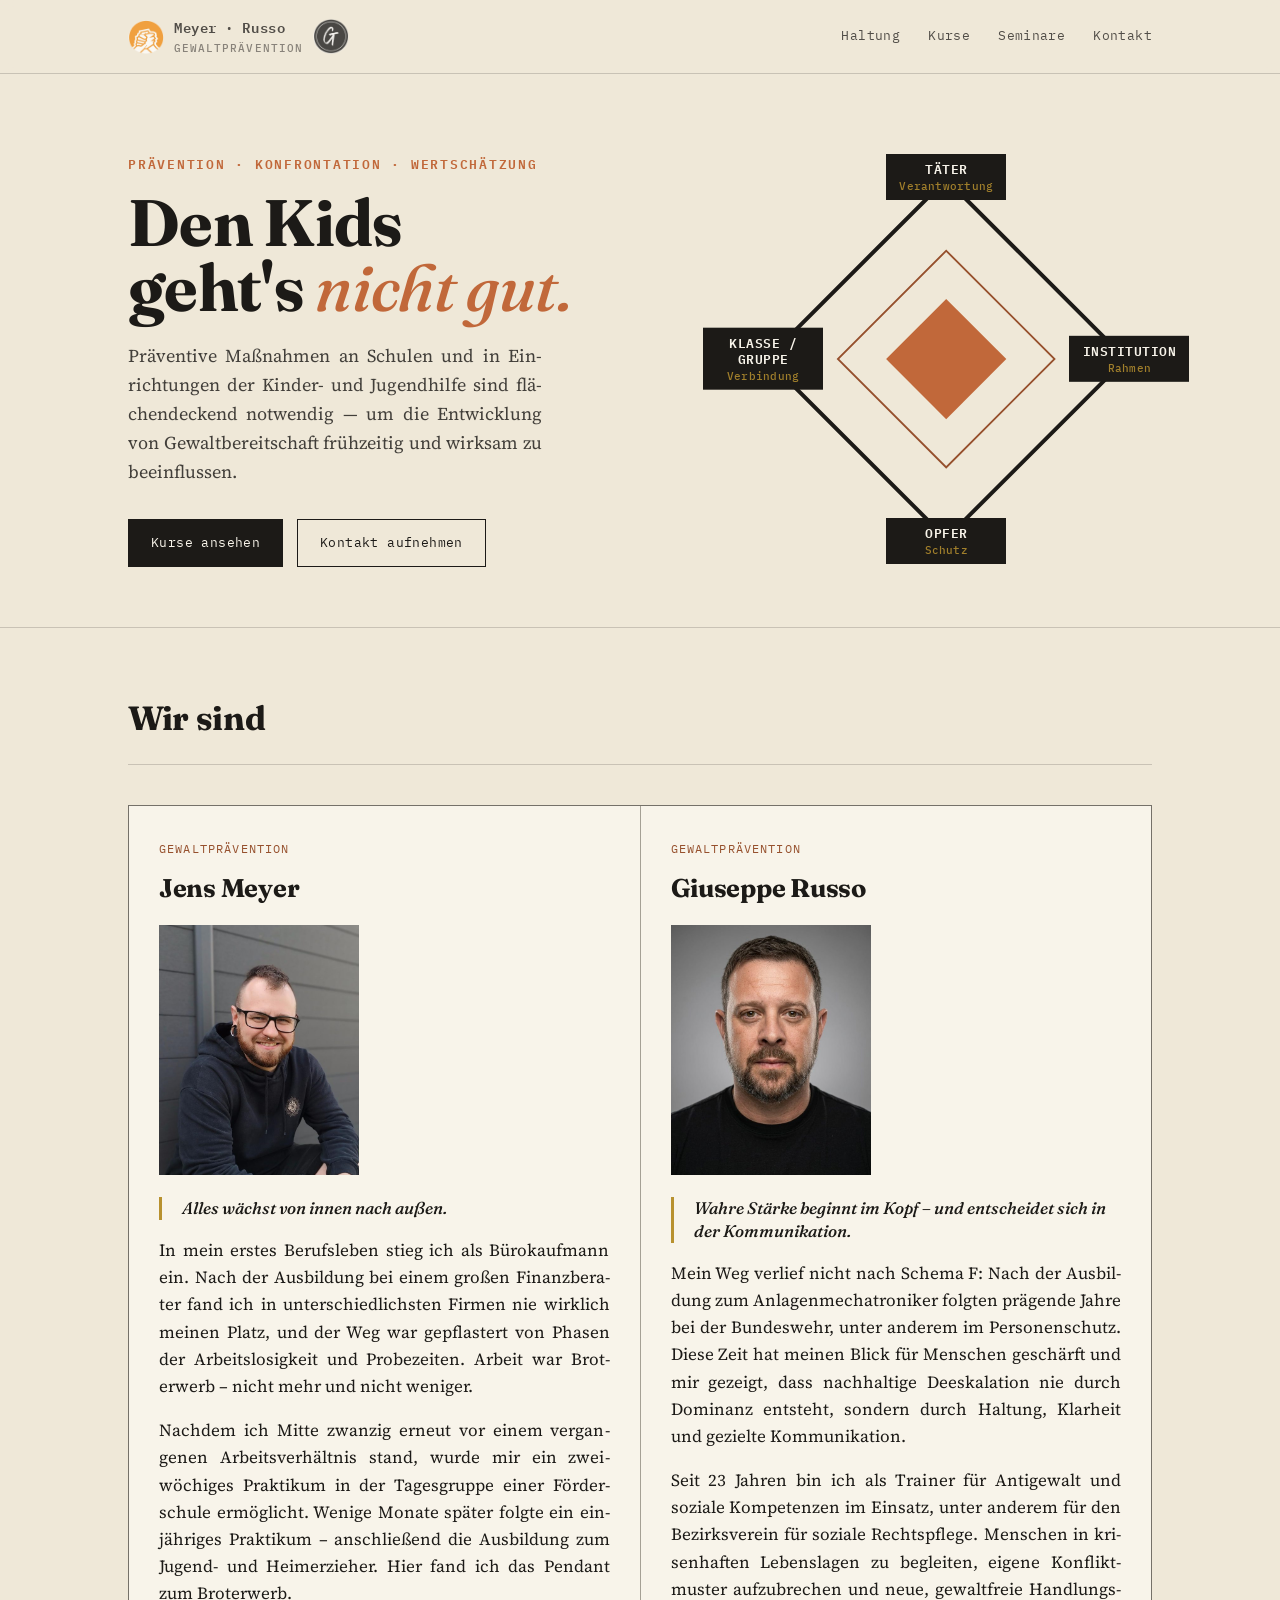
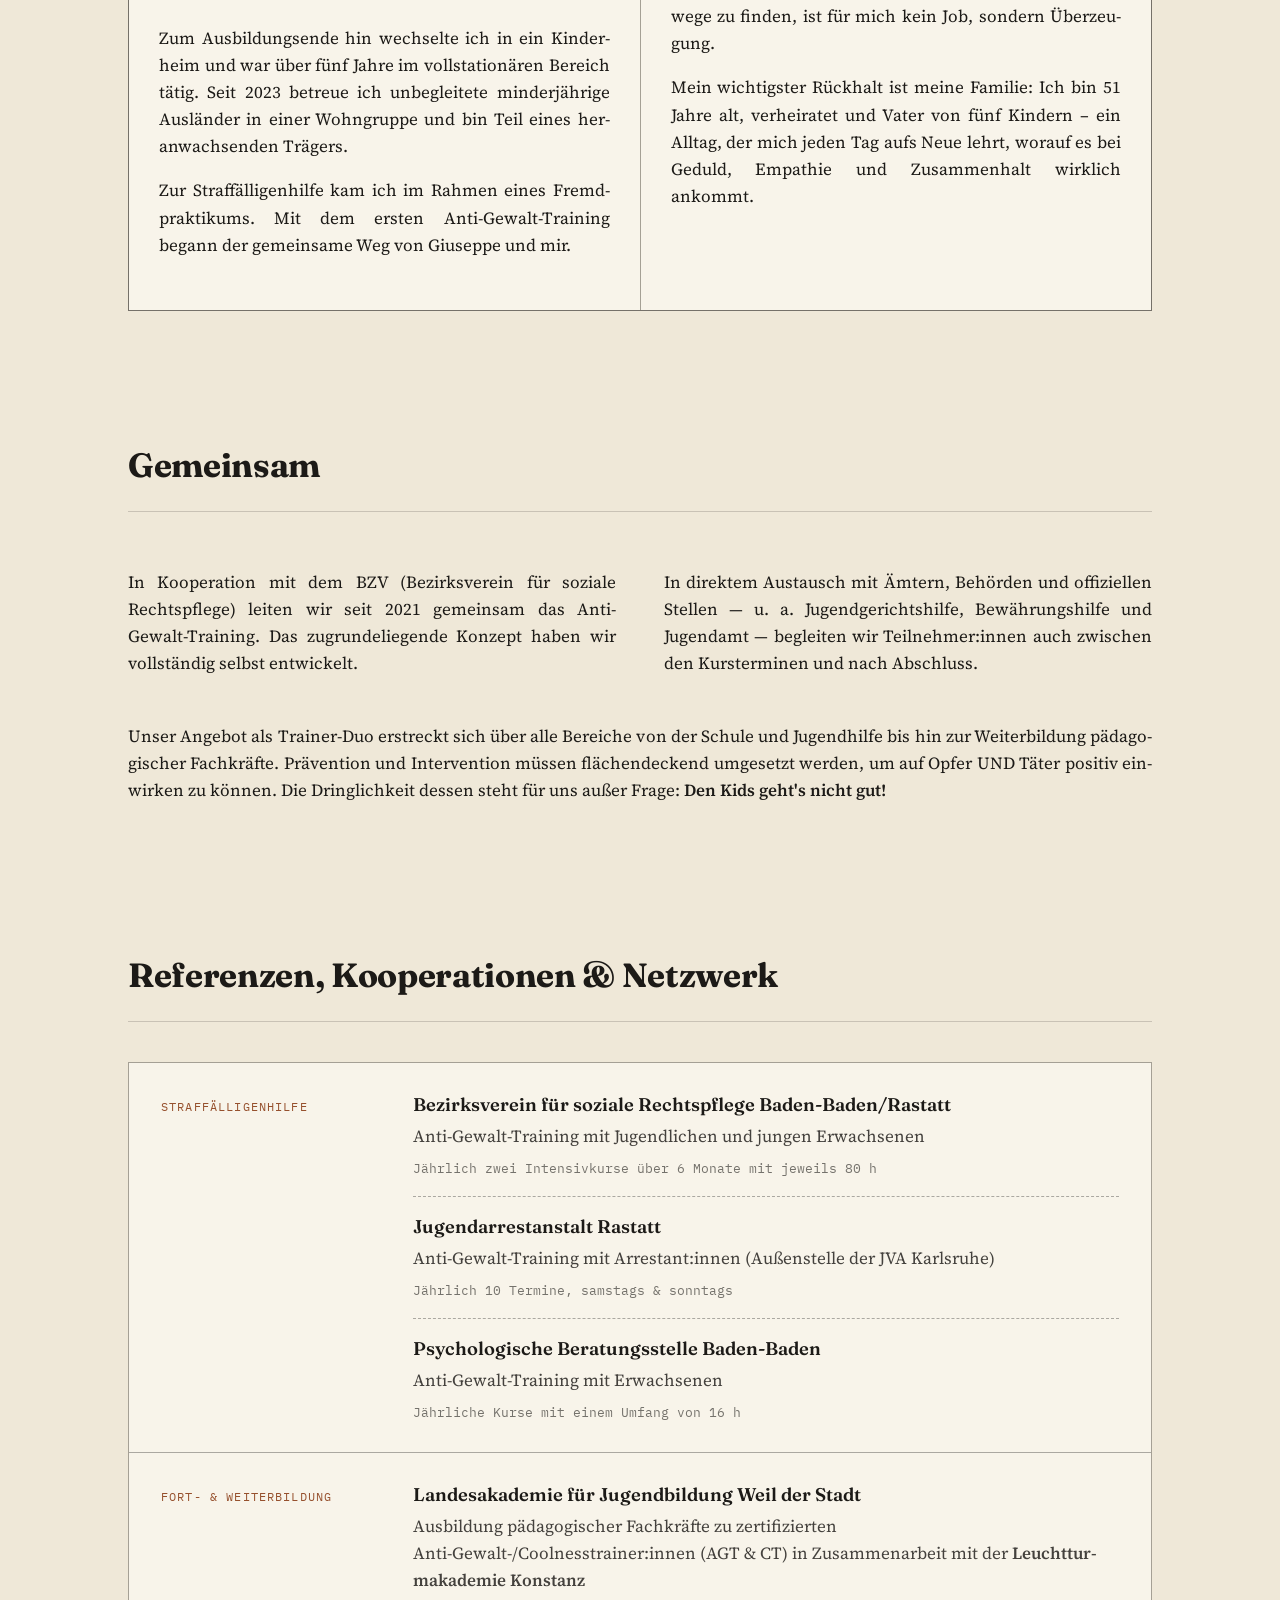
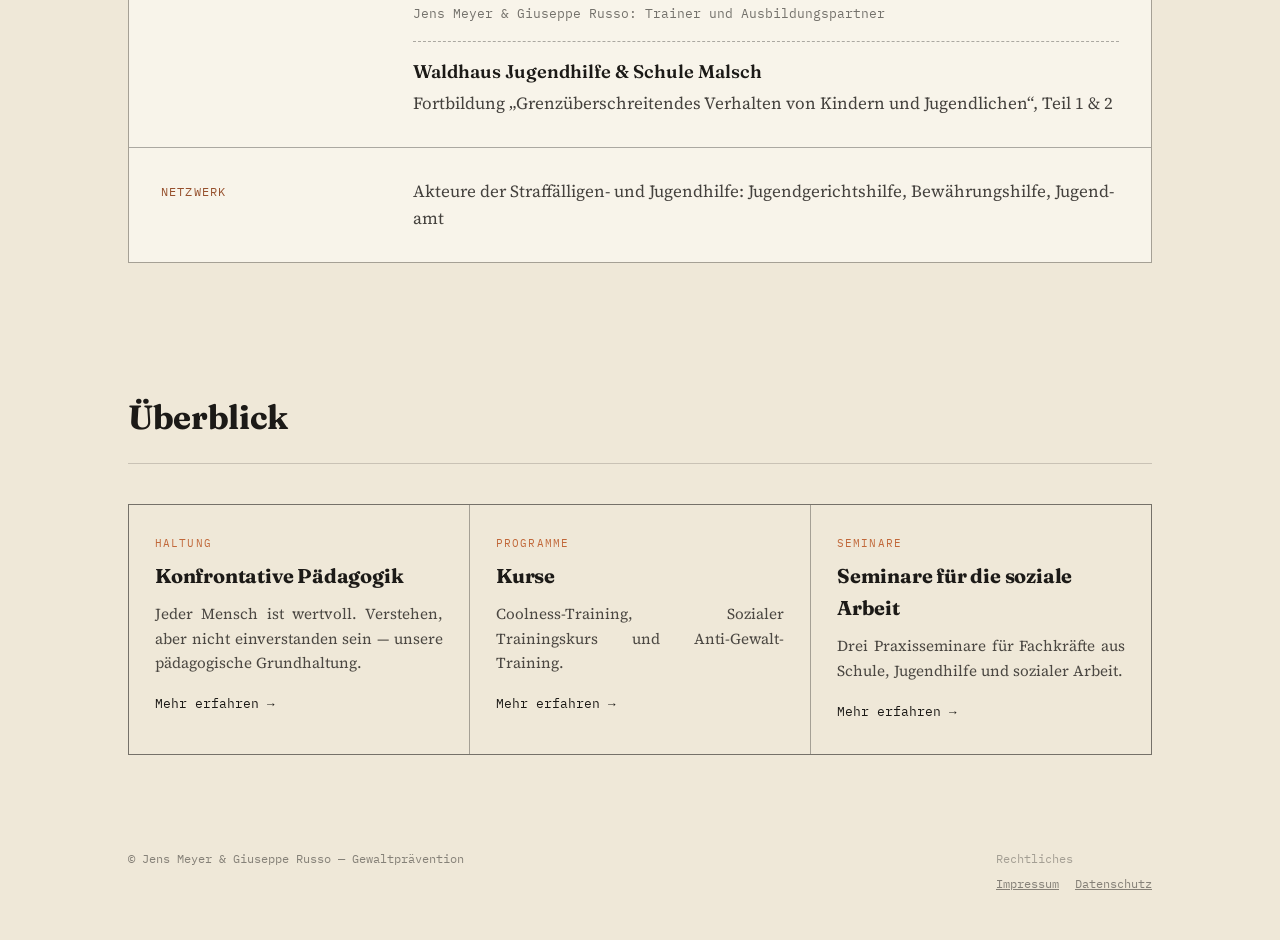
==== index.html @ 150aac4b "Webseite meru-gp.de Co-Authored-By: Claude Sonnet 5.5 <noreply@anthropic.com> Claude-Session: https:" ====
<!DOCTYPE html>
<html lang="de">
<head>
<meta charset="UTF-8">
<meta name="viewport" content="width=device-width, initial-scale=1.0">
<title>Meyer & Russo — Gewaltprävention</title>
<meta name="description" content="Gewaltprävention und konfrontative Pädagogik: Jens Meyer und Giuseppe Russo bieten Kurse, Seminare und Trainings für Kinder, Jugendliche und Fachkräfte der sozialen Arbeit.">
<link rel="icon" type="image/x-icon" href="favicon.ico">
<link rel="icon" type="image/png" sizes="32x32" href="favicon-32x32.png">
<link rel="icon" type="image/png" sizes="16x16" href="favicon-16x16.png">
<link rel="apple-touch-icon" sizes="180x180" href="apple-touch-icon.png">
<meta property="og:type" content="website">
<meta property="og:site_name" content="Meyer &amp; Russo — Gewaltprävention">
<meta property="og:locale" content="de_DE">
<meta property="og:title" content="Meyer &amp; Russo — Gewaltprävention">
<meta property="og:description" content="Gewaltprävention und konfrontative Pädagogik: Jens Meyer und Giuseppe Russo bieten Kurse, Seminare und Trainings für Kinder, Jugendliche und Fachkräfte der sozialen Arbeit.">
<link rel="stylesheet" href="fonts/fonts.css">
<style>
:root{
  --ink:#1c1a17;
  --paper:#efe8d8;
  --paper-light:#f8f4ea;
  --terracotta:#c1683a;
  --terracotta-dark:#96502d;
  --gold:#b8912f;
  --line: rgba(28,26,23,0.18);
  --line-strong: rgba(28,26,23,0.35);
}
*{box-sizing:border-box;}
html{scroll-behavior:smooth;}
body{
  margin:0;
  background:var(--paper);
  color:var(--ink);
  font-family:'Source Serif 4', serif;
  font-size:17px;
  line-height:1.6;
  -webkit-font-smoothing:antialiased;
}
@media (prefers-reduced-motion: reduce){
  html{scroll-behavior:auto;}
  *{animation:none !important; transition:none !important;}
}
a{color:inherit;}
img{max-width:100%; display:block;}
p{text-align:justify; hyphens:auto; -webkit-hyphens:auto; hyphenate-limit-chars:6 3 3; overflow-wrap:break-word;}
@media (max-width:680px){ p{text-align:left;} }
.wrap{
  max-width:1080px;
  margin:0 auto;
  padding:0 28px;
}
h1,h2,h3{
  font-family:'Fraunces', serif;
  font-weight:700;
  margin:0;
  letter-spacing:-0.01em;
}
.eyebrow{
  font-family:'IBM Plex Mono', monospace;
  font-size:12.5px;
  letter-spacing:0.14em;
  text-transform:uppercase;
  color:var(--terracotta);
  font-weight:600;
}

/* ---------- Header ---------- */
header{
  position:sticky; top:0; z-index:50;
  background:rgba(239,232,216,0.92);
  backdrop-filter: blur(6px);
  border-bottom:1px solid var(--line);
}
.nav{
  display:flex; align-items:center; justify-content:space-between;
  padding:16px 28px;
  max-width:1080px; margin:0 auto;
}
.brand{
  font-family:'IBM Plex Mono', monospace;
  font-weight:600;
  font-size:14px;
  letter-spacing:0.04em;
  display:flex; align-items:center; gap:10px;
  text-decoration:none;
}
.brand-logo{
  width:36px; height:36px; object-fit:contain; display:block; flex-shrink:0;
}
.brand-text-stack{
  display:flex; flex-direction:column; gap:2px;
}
.brand-name{white-space:nowrap;}
.brand-sub{
  font-size:10.5px; font-weight:500; letter-spacing:0.1em;
  text-transform:uppercase; opacity:0.65; white-space:nowrap;
}
.nav ul{
  list-style:none; display:flex; gap:28px; margin:0; padding:0;
  font-family:'IBM Plex Mono', monospace; font-size:13px;
  letter-spacing:0.03em;
}
.nav a{text-decoration:none; opacity:0.75; transition:opacity .15s;}
.nav a:hover, .nav a:focus-visible{opacity:1;}
.nav a[aria-current="page"]{opacity:1; color:var(--terracotta);}
.nav-links{display:flex;}
.nav-toggle{
  display:none;
  flex-direction:column;
  justify-content:center;
  align-items:center;
  gap:5px;
  width:34px; height:34px;
  background:none; border:none; cursor:pointer; padding:0; flex-shrink:0;
}
.nav-toggle span{
  display:block; width:20px; height:2px; background:var(--ink);
}
.mobile-menu{
  display:none;
  list-style:none; margin:0; padding:0;
  border-top:1px solid var(--line);
  background:var(--paper-light);
}
.mobile-menu.open{display:block;}
.mobile-menu li a{
  display:block; padding:15px 28px;
  font-family:'IBM Plex Mono', monospace; font-size:14px;
  text-decoration:none; color:var(--ink);
  border-bottom:1px solid var(--line);
}
.mobile-menu li a[aria-current="page"]{color:var(--terracotta);}
@media (max-width:1024px){
  .nav .nav-links{display:none;}
  .brand{font-size:16px;}
  .brand-logo{width:44px; height:44px;}
  .brand-sub{font-size:11px;}
  .nav-toggle{display:flex; width:40px; height:40px;}
  .nav-toggle span{width:24px;}
}
@media (min-width:1025px){
  .mobile-menu{display:none !important;}
}

/* ---------- Hero ---------- */
.hero{
  padding:76px 0 60px;
  border-bottom:1px solid var(--line);
  position:relative;
  overflow:hidden;
}
.hero-grid{
  display:grid;
  grid-template-columns: 1.15fr 0.85fr;
  gap:56px;
  align-items:center;
}
@media (max-width:860px){
  .hero-grid{grid-template-columns:1fr; gap:44px;}
}
.hero h1{
  font-size:clamp(2.6rem, 6vw, 4.1rem);
  line-height:0.98;
  margin-top:14px;
}
.hero h1 em{
  font-style:italic;
  font-weight:500;
  color:var(--terracotta);
}
.hero p.lede{
  margin-top:22px;
  font-size:1.13rem;
  max-width:46ch;
  color:rgba(28,26,23,0.82);
}
.hero .ctas{
  margin-top:32px;
  display:flex; gap:14px; flex-wrap:wrap;
}
.btn{
  font-family:'IBM Plex Mono', monospace;
  font-size:13px; letter-spacing:0.03em;
  text-decoration:none;
  padding:13px 22px;
  border:1px solid var(--ink);
  display:inline-block;
}
.btn-solid{
  background:var(--ink); color:var(--paper-light);
}
.btn-solid:hover{background:var(--terracotta); border-color:var(--terracotta);}
.btn-outline:hover{background:var(--ink); color:var(--paper-light);}

/* Handlungsviereck — signature diagram */
.viereck{
  position:relative;
  width:100%;
  max-width:380px;
  aspect-ratio:1/1;
  margin:0 auto;
}
.viereck .diamond{
  position:absolute; inset:16%;
  border:4px solid var(--ink);
  transform:rotate(45deg);
}
.viereck .diamond::before,
.viereck .diamond::after{
  content:"";
  position:absolute; inset:0;
}
.viereck .diamond::before{ transform: scale(0.62); border:3px solid var(--terracotta-dark); }
.viereck .diamond::after{ transform: scale(0.34); background:var(--terracotta); }
.vnode{
  position:absolute;
  z-index:2;
  font-family:'IBM Plex Mono', monospace;
  font-size:13px;
  font-weight:700;
  letter-spacing:0.04em;
  text-transform:uppercase;
  text-align:center;
  width:120px;
  background:var(--ink);
  color:var(--paper-light);
  padding:7px 10px;
  line-height:1.25;
}
.vnode span{display:block; font-size:10.5px; font-weight:500; opacity:0.85; color:var(--gold); margin-top:3px; text-transform:none; letter-spacing:0.02em;}
.vnode.top{top:-4%; left:50%; transform:translateX(-50%);}
.vnode.right{right:-14%; top:50%; transform:translateY(-50%); text-align:center;}
.vnode.bottom{bottom:-4%; left:50%; transform:translateX(-50%);}
.vnode.left{left:-14%; top:50%; transform:translateY(-50%); text-align:center;}
@media (max-width:860px){
  .viereck{max-width:280px;}
  .vnode{width:100px; font-size:11.5px; padding:6px 8px;}
  .vnode.left, .vnode.right{width:90px;}
  .vnode.left{left:-11%;}
  .vnode.right{right:-11%;}
}

/* ---------- Section shell ---------- */
section{padding:64px 0;}
.section-head{
  display:flex; align-items:baseline; justify-content:space-between;
  gap:24px; margin-bottom:40px; flex-wrap:wrap;
  border-bottom:1px solid var(--line);
  padding-bottom:18px;
}
.section-head h2{font-size:clamp(1.6rem,3vw,2.1rem);}
.section-num{
  font-family:'IBM Plex Mono', monospace;
  font-size:12.5px; color:rgba(28,26,23,0.5);
}
.page-hero{
  padding:52px 0 8px;
  border-bottom:1px solid var(--line);
}
@media (max-width:768px){
  .hero{padding:36px 0 40px;}
  .page-hero{padding:28px 0 4px;}
  section{padding:40px 0;}
}

/* ---------- Haltung / philosophy ---------- */
.haltung{background:var(--paper-light); border-bottom:1px solid var(--line);}
.haltung-grid{
  display:grid; grid-template-columns: 1fr 1fr; gap:48px;
}
@media (max-width:780px){ .haltung-grid{grid-template-columns:1fr;} }
.haltung-grid > div{display:flex; flex-direction:column;}
.haltung-grid blockquote{margin-top:auto; padding-top:26px;}
.text-grid{display:grid; grid-template-columns:1fr 1fr; gap:48px;}
.text-grid p:last-child{border-left:1px dashed var(--line-strong); margin-left:-25px; padding-left:24px;}
@media (max-width:780px){
  .text-grid{grid-template-columns:1fr; gap:24px;}
  .text-grid p:last-child{border-left:none; margin-left:0; padding-left:0; border-top:1px dashed var(--line-strong); padding-top:24px;}
}
.haltung p{color:rgba(28,26,23,0.85);}
blockquote{
  margin:26px 0 0;
  padding-left:20px;
  border-left:3px solid var(--gold);
  font-family:'Fraunces', serif;
  font-style:italic;
  font-weight:500;
  font-size:1.3rem;
  line-height:1.35;
}

/* ---------- Angebote / program dossier cards ---------- */
.cards{
  display:grid;
  grid-template-columns:1fr;
  gap:1px;
  background:var(--line-strong);
  border:1px solid var(--line-strong);
}
.card{
  background:var(--paper);
  padding:32px 30px;
  position:relative;
  display:grid;
  grid-template-columns: 1.4fr 1fr;
  gap:8px 32px;
}
@media (max-width:700px){ .card{grid-template-columns:1fr;} }
.card .tag{
  font-family:'IBM Plex Mono', monospace;
  font-size:11px; letter-spacing:0.1em; text-transform:uppercase;
  color:var(--terracotta); margin-bottom:8px; display:block;
}
.card h3{font-size:1.65rem; font-weight:800; margin-bottom:14px;}
.card p.desc{color:rgba(28,26,23,0.82); font-size:0.99rem;}
.spec{
  font-family:'IBM Plex Mono', monospace;
  font-size:12.5px;
  display:grid;
  grid-template-columns: 96px 1fr;
  align-content:start;
  gap:8px 14px;
  border-left:1px dashed var(--line-strong);
  padding-left:24px;
}
@media (max-width:700px){
  .spec{border-left:none; border-top:1px dashed var(--line-strong); padding-left:0; padding-top:16px; margin-top:6px;}
}
.spec dt{opacity:0.55;}
.spec dd{margin:0;}

/* ---------- Fünf Bausteine (hell) ---------- */
.bausteine{
  display:grid; grid-template-columns:repeat(5,1fr); gap:1px;
  background:var(--line-strong); border:1px solid var(--line-strong);
  margin-top:40px;
}
@media (max-width:900px){ .bausteine{grid-template-columns:repeat(2,1fr);} }
@media (max-width:520px){ .bausteine{grid-template-columns:1fr;} }
.baustein{background:var(--paper); padding:24px 20px;}
.baustein h4{font-family:'Fraunces', serif; font-weight:600; font-size:1.05rem; margin:0 0 8px;}
.baustein p{font-size:0.92rem; color:rgba(28,26,23,0.72); margin:0; text-align:left;}

/* ---------- Startseite Teaser ---------- */
.teasers{
  display:grid;
  grid-template-columns:repeat(3, 1fr);
  gap:1px;
  background:var(--line-strong);
  border:1px solid var(--line-strong);
}
@media (max-width:780px){ .teasers{grid-template-columns:1fr;} }
.teaser{
  background:var(--paper);
  padding:30px 26px;
  text-decoration:none;
  display:block;
  transition:background .15s;
}
.teaser:hover{background:var(--paper-light);}
.teaser .tag{
  font-family:'IBM Plex Mono', monospace;
  font-size:11px; letter-spacing:0.1em; text-transform:uppercase;
  color:var(--terracotta); margin-bottom:8px; display:block;
}
.teaser h3{font-size:1.25rem; margin-bottom:10px;}
.teaser p{color:rgba(28,26,23,0.78); font-size:0.95rem; margin:0 0 14px;}
.teaser .go{
  font-family:'IBM Plex Mono', monospace; font-size:12.5px;
  color:var(--ink);
}

/* ---------- Seminar ---------- */
.seminar{background:var(--ink); color:var(--paper-light); border-bottom:1px solid var(--line);}
.seminar .eyebrow{color:var(--gold);}
.seminar .section-head{border-bottom:1px solid rgba(248,244,234,0.18);}
.seminar .section-num{color:rgba(248,244,234,0.5);}
.seminar .cards{background:rgba(248,244,234,0.35); border-color:rgba(248,244,234,0.35);}
.seminar .card{background:var(--ink); color:rgba(248,244,234,0.85);}
.seminar .card h3{color:var(--paper-light);}
.seminar .card p.desc{color:rgba(248,244,234,0.78);}
.seminar .spec{border-left-color:rgba(248,244,234,0.35);}
.seminar .spec dt{color:rgba(248,244,234,0.55);}
@media (max-width:700px){ .seminar .spec{border-top-color:rgba(248,244,234,0.25);} }
.punkte{
  display:grid; grid-template-columns:repeat(5,1fr); gap:1px;
  background:rgba(248,244,234,0.18);
  margin-bottom:44px;
}
@media (max-width:900px){ .punkte{grid-template-columns:repeat(2,1fr);} }
@media (max-width:520px){ .punkte{grid-template-columns:1fr;} }
.punkt{
  background:var(--ink);
  padding:24px 20px;
}
.punkt .pn{
  font-family:'IBM Plex Mono', monospace;
  font-size:12px; color:var(--gold); display:block; margin-bottom:10px;
}
.punkt h4{
  font-family:'Fraunces', serif; font-weight:600; font-size:1.05rem;
  margin:0 0 8px;
}
.punkt p{
  font-size:0.92rem; color:rgba(248,244,234,0.72); margin:0;
}
.pricing{
  display:flex; align-items:center; justify-content:space-between;
  flex-wrap:wrap; gap:24px;
  border:1px solid rgba(248,244,234,0.25);
  padding:26px 30px;
}
.pricing .p-label{font-family:'IBM Plex Mono', monospace; font-size:12.5px; color:rgba(248,244,234,0.6); text-transform:uppercase; letter-spacing:0.08em;}
.pricing .p-value{font-family:'Fraunces', serif; font-size:1.9rem; font-weight:600; margin-top:6px;}
.pricing .p-sub{font-size:0.9rem; color:rgba(248,244,234,0.6); margin-top:6px;}
.pricing .p-duration{font-family:'IBM Plex Mono', monospace; font-size:13px; text-align:right; color:rgba(248,244,234,0.75);}

/* ---------- Kontakt ---------- */
.kontakt-grid{
  display:grid; grid-template-columns:1fr 1fr; gap:1px;
  background:var(--line-strong); border:1px solid var(--line-strong);
}
@media (max-width:680px){ .kontakt-grid{grid-template-columns:1fr;} }
.kcard{
  background:var(--paper-light);
  padding:34px 30px;
}
.kcard .logo-mark{
  height:64px; width:auto; object-fit:contain; object-position:left center;
  margin-bottom:18px; filter:none;
}
.kcard .role{
  font-family:'IBM Plex Mono', monospace; font-size:11.5px;
  text-transform:uppercase; letter-spacing:0.1em; color:var(--terracotta-dark);
  display:block; margin-bottom:10px;
}
.kcard h3{font-size:1.6rem; margin-bottom:16px;}
.kcard .detail{
  font-family:'IBM Plex Mono', monospace; font-size:14px;
  display:flex; gap:10px; align-items:baseline; margin-top:8px;
}
.kcard .detail a{text-decoration:none; border-bottom:1px solid var(--line-strong);}
.kcard .detail a:hover{border-color:var(--ink);}
.kcard .detail-label{opacity:0.5; width:52px; flex-shrink:0;}

footer{
  padding:30px 0 46px;
  font-family:'IBM Plex Mono', monospace;
  font-size:12px;
  color:rgba(28,26,23,0.5);
  display:flex; justify-content:space-between; flex-wrap:wrap; gap:10px;
}


/* ---------- Bild-Platzhalter ---------- */
.portrait-placeholder{
  background-color: var(--paper-light);
  background-image: repeating-linear-gradient(45deg, var(--line) 0, var(--line) 1px, transparent 1px, transparent 13px);
  border: 1px dashed var(--line-strong);
  display:flex; flex-direction:column; align-items:center; justify-content:center; gap:10px;
  color: rgba(28,26,23,0.45);
  font-family:'IBM Plex Mono', monospace; font-size:11px; letter-spacing:0.08em; text-transform:uppercase; text-align:center;
  padding:20px;
}
.portrait-placeholder svg{ width:38px; height:38px; opacity:0.55; }
.team-portrait{ aspect-ratio:16/9; max-width:640px; margin:0 auto; }
.kcard-portrait{ aspect-ratio:4/5; width:100%; max-width:200px; margin-bottom:22px; }

/* ---------- Referenzen ---------- */
.refs{display:grid; border:1px solid var(--line-strong);}
.ref-group{display:grid; grid-template-columns:220px 1fr; gap:0 32px; padding:30px 32px; background:var(--paper-light);}
.ref-group + .ref-group{border-top:1px solid var(--line-strong);}
.ref-label{
  font-family:'IBM Plex Mono', monospace; font-size:11.5px; font-weight:400;
  letter-spacing:0.1em; text-transform:uppercase; color:var(--terracotta-dark);
  margin:5px 0 0;
}
.ref-list{list-style:none; margin:0; padding:0;}
.ref-list li{padding:18px 0; border-top:1px dashed var(--line-strong);}
.ref-list li:first-child{padding-top:0; border-top:none;}
.ref-list li:last-child{padding-bottom:0;}
.ref-list h4{font-family:'Fraunces', serif; font-weight:600; font-size:1.15rem; line-height:1.3; margin:0 0 6px;}
.ref-list p{margin:0; text-align:left; color:rgba(28,26,23,0.82);}
.ref-detail{display:block; margin-top:8px; font-family:'IBM Plex Mono', monospace; font-size:12.5px; color:rgba(28,26,23,0.6);}
@media (max-width:700px){
  .ref-group{grid-template-columns:1fr; padding:26px 22px;}
  .ref-label{margin:0 0 16px;}
}
</style>
</head>
<body>

<header>
  <div class="nav">
    <a class="brand" href="index.html"><img class="brand-logo" src="[data-uri]" alt="Logo Jens Meyer"><span class="brand-text-stack"><span class="brand-name">Meyer&nbsp;&middot;&nbsp;Russo</span><span class="brand-sub">Gewaltprävention</span></span><img class="brand-logo" src="[data-uri]" alt="Logo Giuseppe Russo"></a>
    <ul class="nav-links">
      <li><a href="haltung.html">Haltung</a></li>
      <li><a href="angebote.html">Kurse</a></li>
      <li><a href="seminar.html">Seminare</a></li>
      <li><a href="kontakt.html">Kontakt</a></li>
    </ul>
    <button class="nav-toggle" aria-label="Menü öffnen" aria-expanded="false" aria-controls="mobile-menu">
      <span></span><span></span><span></span>
    </button>
  </div>
  <ul class="mobile-menu" id="mobile-menu">
      <li><a href="haltung.html">Haltung</a></li>
      <li><a href="angebote.html">Kurse</a></li>
      <li><a href="seminar.html">Seminare</a></li>
      <li><a href="kontakt.html">Kontakt</a></li>
  </ul>
</header>

<script>
(function(){
  var btn = document.querySelector('.nav-toggle');
  var menu = document.querySelector('.mobile-menu');
  if (!btn || !menu) return;
  btn.addEventListener('click', function(){
    var open = menu.classList.toggle('open');
    btn.setAttribute('aria-expanded', open ? 'true' : 'false');
  });
})();
</script>


<section class="hero">
  <div class="wrap hero-grid">
    <div>
      <span class="eyebrow">Prävention · Konfrontation · Wertschätzung</span>
      <h1>Den Kids<br>geht's <em>nicht gut.</em></h1>
      <p class="lede">Prä­ven­tive Maß­nah­men an Schulen und in Ein­rich­tun­gen der Kinder- und Jugend­hilfe sind flä­chen­deckend not­wen­dig — um die Ent­wick­lung von Gewalt­bereit­schaft früh­zei­tig und wirksam zu beein­flus­sen.</p>
      <div class="ctas">
        <a class="btn btn-solid" href="angebote.html">Kurse ansehen</a>
        <a class="btn btn-outline" href="kontakt.html">Kontakt aufnehmen</a>
      </div>
    </div>
    <div class="viereck" aria-hidden="true">
      <div class="vnode top">Täter<span>Verantwortung</span></div>
      <div class="vnode right">Institution<span>Rahmen</span></div>
      <div class="vnode bottom">Opfer<span>Schutz</span></div>
      <div class="vnode left">Klasse / Gruppe<span>Verbindung</span></div>
      <div class="diamond"></div>
    </div>
  </div>
</section>

<section id="team">
  <div class="wrap">
    <div class="section-head">
      <h2>Wir sind</h2>
    </div>
    <div class="kontakt-grid">
      <div class="kcard">
        <span class="role">Gewaltprävention</span>
        <h3>Jens Meyer</h3>
        <div class="kcard-portrait" style="overflow:hidden;">
          <img src="[data-uri]" alt="Jens Meyer" style="width:100%; height:100%; object-fit:cover; display:block;">
        </div>
        <blockquote style="margin:0 0 16px; font-size:1.05rem;">Alles wächst von innen nach außen.</blockquote>
        <p>In mein erstes Berufs­leben stieg ich als Büro­kauf­mann ein. Nach der Aus­bil­dung bei einem großen Finanz­bera­ter fand ich in unter­schied­lichs­ten Firmen nie wirk­lich meinen Platz, und der Weg war gepflas­tert von Phasen der Arbeits­losig­keit und Pro­bezei­ten. Arbeit war Brot­erwerb – nicht mehr und nicht weniger.</p>
        <p>Nachdem ich Mitte zwanzig erneut vor einem ver­gan­genen Arbeits­ver­hält­nis stand, wurde mir ein zwei­wöchi­ges Prak­tikum in der Tages­gruppe einer För­der­schule ermög­licht. Wenige Monate später folgte ein ein­jäh­riges Prak­tikum – anschlie­ßend die Aus­bil­dung zum Jugend- und Hei­mer­zie­her. Hier fand ich das Pendant zum Brot­erwerb.</p>
        <p>Zum Aus­bil­dungs­ende hin wech­selte ich in ein Kin­der­heim und war über fünf Jahre im voll­sta­tio­nären Bereich tätig. Seit 2023 betreue ich unbe­glei­tete min­der­jäh­rige Aus­län­der in einer Wohn­gruppe und bin Teil eines her­anwach­sen­den Trägers.</p>
        <p>Zur Straf­fäl­ligen­hilfe kam ich im Rahmen eines Fremd­prak­tikums. Mit dem ersten Anti-Gewalt-Trai­ning begann der gemein­same Weg von Giuseppe und mir.</p>
      </div>
      <div class="kcard">
        <span class="role">Gewaltprävention</span>
        <h3>Giuseppe Russo</h3>
        <div class="kcard-portrait" style="overflow:hidden;">
          <img src="[data-uri]" alt="Giuseppe Russo" style="width:100%; height:100%; object-fit:cover; display:block;">
        </div>
        <blockquote style="margin:0 0 16px; font-size:1.05rem;">Wahre Stärke beginnt im Kopf – und ent­schei­det sich in der Kom­muni­kation.</blockquote>
        <p>Mein Weg verlief nicht nach Schema F: Nach der Aus­bil­dung zum Anla­gen­mecha­tro­niker folgten prä­gende Jahre bei der Bun­des­wehr, unter anderem im Per­sonen­schutz. Diese Zeit hat meinen Blick für Men­schen geschärft und mir gezeigt, dass nach­hal­tige Dees­kala­tion nie durch Domi­nanz ent­steht, sondern durch Haltung, Kla­rheit und gezielte Kom­muni­kation.</p>
        <p>Seit 23 Jahren bin ich als Trainer für Anti­gewalt und soziale Kom­peten­zen im Einsatz, unter anderem für den Bezirks­ver­ein für soziale Rechts­pflege. Men­schen in kri­sen­haf­ten Lebens­lagen zu beglei­ten, eigene Kon­flikt­mus­ter auf­zubre­chen und neue, gewalt­freie Hand­lungs­wege zu finden, ist für mich kein Job, sondern Über­zeu­gung.</p>
        <p>Mein wich­tigs­ter Rück­halt ist meine Familie: Ich bin 51 Jahre alt, ver­hei­ratet und Vater von fünf Kindern – ein Alltag, der mich jeden Tag aufs Neue lehrt, worauf es bei Geduld, Empa­thie und Zusam­men­halt wirk­lich ankommt.</p>
      </div>
    </div>
  </div>
</section>

<section id="gemeinsam">
  <div class="wrap">
    <div class="section-head">
      <h2>Gemeinsam</h2>
    </div>
    <div class="haltung-grid">
      <div>
        <p>In Koope­ration mit dem BZV (Bezirks­ver­ein für soziale Rechts­pflege) leiten wir seit 2021 gemein­sam das Anti-Gewalt-Trai­ning. Das zugrun­delie­gende Konzept haben wir voll­stän­dig selbst ent­wickelt.</p>
      </div>
      <div>
        <p>In direk­tem Aus­tausch mit Ämtern, Behör­den und offi­ziel­len Stellen — u.&nbsp;a. Jugend­gerichts­hilfe, Bewäh­rungs­hilfe und Jugend­amt — beglei­ten wir Teil­neh­mer:innen auch zwi­schen den Kurs­ter­minen und nach Abschluss.</p>
      </div>
    </div>
    <p style="margin-top:28px;">Unser Angebot als Trainer-Duo erstreckt sich über alle Berei­che von der Schule und Jugend­hilfe bis hin zur Wei­ter­bil­dung päd­ago­gischer Fach­kräfte. Prä­ven­tion und Inter­ven­tion müssen flä­chen­deckend umge­setzt werden, um auf Opfer UND Täter positiv ein­wir­ken zu können. Die Dring­lich­keit dessen steht für uns außer Frage: <strong>Den Kids geht's nicht gut!</strong></p>
  </div>
</section>

<section id="referenzen">
  <div class="wrap">
    <div class="section-head">
      <h2>Referenzen, Kooperationen &amp; Netzwerk</h2>
    </div>
    <div class="refs">
      <div class="ref-group">
        <h3 class="ref-label">Straffälligenhilfe</h3>
        <ul class="ref-list">
          <li>
            <h4>Bezirks­ver­ein für soziale Rechts­pflege Baden-Baden/Rastatt</h4>
            <p>Anti-Gewalt-Trai­ning mit Jugend­lichen und jungen Erwach­senen</p>
            <span class="ref-detail">Jähr­lich zwei Inten­siv­kurse über 6 Monate mit jeweils 80&nbsp;h</span>
          </li>
          <li>
            <h4>Jugend­arrest­anstalt Rastatt</h4>
            <p>Anti-Gewalt-Trai­ning mit Arre­stant:innen (Außen­stelle der JVA Karls­ruhe)</p>
            <span class="ref-detail">Jähr­lich 10 Termine, sams­tags &amp; sonn­tags</span>
          </li>
          <li>
            <h4>Psy­cho­logi­sche Bera­tungs­stelle Baden-Baden</h4>
            <p>Anti-Gewalt-Trai­ning mit Erwach­senen</p>
            <span class="ref-detail">Jähr­liche Kurse mit einem Umfang von 16&nbsp;h</span>
          </li>
        </ul>
      </div>
      <div class="ref-group">
        <h3 class="ref-label">Fort- &amp; Weiterbildung</h3>
        <ul class="ref-list">
          <li>
            <h4>Lan­des­aka­demie für Jugend­bil­dung Weil der Stadt</h4>
            <p>Aus­bil­dung päd­ago­gischer Fach­kräfte zu zer­tifi­zier­ten <span style="white-space:nowrap;">Anti-Gewalt-/Cool­ness­trai­ner:innen</span> (AGT &amp; CT) in Zusam­men­arbeit mit der <strong>Leucht­tur­maka­demie Kon­stanz</strong></p>
            <span class="ref-detail">Jens Meyer &amp; Giuseppe Russo: Trainer und Aus­bil­dungs­part­ner</span>
          </li>
          <li>
            <h4>Wald­haus Jugend­hilfe &amp; Schule Malsch</h4>
            <p>Fort­bil­dung „Grenz­über­schrei­ten­des Ver­hal­ten von Kindern und Jugend­lichen“, Teil 1 &amp; 2</p>
          </li>
        </ul>
      </div>
      <div class="ref-group">
        <h3 class="ref-label">Netzwerk</h3>
        <ul class="ref-list">
          <li>
            <p>Akteure der Straf­fäl­ligen- und Jugend­hilfe: Jugend­gerichts­hilfe, Bewäh­rungs­hilfe, Jugend­amt</p>
          </li>
        </ul>
      </div>
    </div>
  </div>
</section>

<section id="ueberblick">
  <div class="wrap">
    <div class="section-head">
      <h2>Überblick</h2>
    </div>
    <div class="teasers">
      <a class="teaser" href="haltung.html">
        <span class="tag">Haltung</span>
        <h3>Konfrontative Pädagogik</h3>
        <p>Jeder Mensch ist wertvoll. Verstehen, aber nicht einverstanden sein — unsere pädagogische Grundhaltung.</p>
        <span class="go">Mehr erfahren →</span>
      </a>
      <a class="teaser" href="angebote.html">
        <span class="tag">Programme</span>
        <h3>Kurse</h3>
        <p>Coolness-Training, Sozialer Trainingskurs und Anti-Gewalt-Training.</p>
        <span class="go">Mehr erfahren →</span>
      </a>
      <a class="teaser" href="seminar.html">
        <span class="tag">Seminare</span>
        <h3>Seminare für die soziale Arbeit</h3>
        <p>Drei Praxisseminare für Fachkräfte aus Schule, Jugendhilfe und sozialer Arbeit.</p>
        <span class="go">Mehr erfahren →</span>
      </a>
    </div>
  </div>
</section>

<footer>
  <div class="wrap" style="display:flex; justify-content:space-between; flex-wrap:wrap; gap:24px; width:100%; align-items:flex-start;">
    <span>© Jens Meyer &amp; Giuseppe Russo — Gewaltprävention</span>
    <div>
      <div style="opacity:0.7; margin-bottom:6px;">Rechtliches</div>
      <div style="display:flex; gap:16px;">
        <a href="impressum.html" style="color:inherit;">Impressum</a>
        <a href="datenschutz.html" style="color:inherit;">Datenschutz</a>
      </div>
    </div>
  </div>
</footer>

</body>
</html>
---- fonts/fonts.css ----
/* latin-ext */
@font-face {
  font-family: 'Fraunces';
  font-style: italic;
  font-weight: 500;
  font-display: swap;
  src: url(6cc8f67dc889ea68bfb4b2d0ba516713.woff2) format('woff2');
  unicode-range: U+0100-02BA, U+02BD-02C5, U+02C7-02CC, U+02CE-02D7, U+02DD-02FF, U+0304, U+0308, U+0329, U+1D00-1DBF, U+1E00-1E9F, U+1EF2-1EFF, U+2020, U+20A0-20AB, U+20AD-20C0, U+2113, U+2C60-2C7F, U+A720-A7FF;
}
/* latin */
@font-face {
  font-family: 'Fraunces';
  font-style: italic;
  font-weight: 500;
  font-display: swap;
  src: url(feced23ec285a5453698567391b2c04c.woff2) format('woff2');
  unicode-range: U+0000-00FF, U+0131, U+0152-0153, U+02BB-02BC, U+02C6, U+02DA, U+02DC, U+0304, U+0308, U+0329, U+2000-206F, U+20AC, U+2122, U+2191, U+2193, U+2212, U+2215, U+FEFF, U+FFFD;
}
/* latin-ext */
@font-face {
  font-family: 'Fraunces';
  font-style: italic;
  font-weight: 600;
  font-display: swap;
  src: url(6cc8f67dc889ea68bfb4b2d0ba516713.woff2) format('woff2');
  unicode-range: U+0100-02BA, U+02BD-02C5, U+02C7-02CC, U+02CE-02D7, U+02DD-02FF, U+0304, U+0308, U+0329, U+1D00-1DBF, U+1E00-1E9F, U+1EF2-1EFF, U+2020, U+20A0-20AB, U+20AD-20C0, U+2113, U+2C60-2C7F, U+A720-A7FF;
}
/* latin */
@font-face {
  font-family: 'Fraunces';
  font-style: italic;
  font-weight: 600;
  font-display: swap;
  src: url(feced23ec285a5453698567391b2c04c.woff2) format('woff2');
  unicode-range: U+0000-00FF, U+0131, U+0152-0153, U+02BB-02BC, U+02C6, U+02DA, U+02DC, U+0304, U+0308, U+0329, U+2000-206F, U+20AC, U+2122, U+2191, U+2193, U+2212, U+2215, U+FEFF, U+FFFD;
}
/* latin-ext */
@font-face {
  font-family: 'Fraunces';
  font-style: normal;
  font-weight: 300;
  font-display: swap;
  src: url(7967160614840fe263df435852289a13.woff2) format('woff2');
  unicode-range: U+0100-02BA, U+02BD-02C5, U+02C7-02CC, U+02CE-02D7, U+02DD-02FF, U+0304, U+0308, U+0329, U+1D00-1DBF, U+1E00-1E9F, U+1EF2-1EFF, U+2020, U+20A0-20AB, U+20AD-20C0, U+2113, U+2C60-2C7F, U+A720-A7FF;
}
/* latin */
@font-face {
  font-family: 'Fraunces';
  font-style: normal;
  font-weight: 300;
  font-display: swap;
  src: url(39ce2001bb7c4bcd25f90b47c19cf7d2.woff2) format('woff2');
  unicode-range: U+0000-00FF, U+0131, U+0152-0153, U+02BB-02BC, U+02C6, U+02DA, U+02DC, U+0304, U+0308, U+0329, U+2000-206F, U+20AC, U+2122, U+2191, U+2193, U+2212, U+2215, U+FEFF, U+FFFD;
}
/* latin-ext */
@font-face {
  font-family: 'Fraunces';
  font-style: normal;
  font-weight: 500;
  font-display: swap;
  src: url(7967160614840fe263df435852289a13.woff2) format('woff2');
  unicode-range: U+0100-02BA, U+02BD-02C5, U+02C7-02CC, U+02CE-02D7, U+02DD-02FF, U+0304, U+0308, U+0329, U+1D00-1DBF, U+1E00-1E9F, U+1EF2-1EFF, U+2020, U+20A0-20AB, U+20AD-20C0, U+2113, U+2C60-2C7F, U+A720-A7FF;
}
/* latin */
@font-face {
  font-family: 'Fraunces';
  font-style: normal;
  font-weight: 500;
  font-display: swap;
  src: url(39ce2001bb7c4bcd25f90b47c19cf7d2.woff2) format('woff2');
  unicode-range: U+0000-00FF, U+0131, U+0152-0153, U+02BB-02BC, U+02C6, U+02DA, U+02DC, U+0304, U+0308, U+0329, U+2000-206F, U+20AC, U+2122, U+2191, U+2193, U+2212, U+2215, U+FEFF, U+FFFD;
}
/* latin-ext */
@font-face {
  font-family: 'Fraunces';
  font-style: normal;
  font-weight: 600;
  font-display: swap;
  src: url(7967160614840fe263df435852289a13.woff2) format('woff2');
  unicode-range: U+0100-02BA, U+02BD-02C5, U+02C7-02CC, U+02CE-02D7, U+02DD-02FF, U+0304, U+0308, U+0329, U+1D00-1DBF, U+1E00-1E9F, U+1EF2-1EFF, U+2020, U+20A0-20AB, U+20AD-20C0, U+2113, U+2C60-2C7F, U+A720-A7FF;
}
/* latin */
@font-face {
  font-family: 'Fraunces';
  font-style: normal;
  font-weight: 600;
  font-display: swap;
  src: url(39ce2001bb7c4bcd25f90b47c19cf7d2.woff2) format('woff2');
  unicode-range: U+0000-00FF, U+0131, U+0152-0153, U+02BB-02BC, U+02C6, U+02DA, U+02DC, U+0304, U+0308, U+0329, U+2000-206F, U+20AC, U+2122, U+2191, U+2193, U+2212, U+2215, U+FEFF, U+FFFD;
}
/* latin-ext */
@font-face {
  font-family: 'Fraunces';
  font-style: normal;
  font-weight: 700;
  font-display: swap;
  src: url(7967160614840fe263df435852289a13.woff2) format('woff2');
  unicode-range: U+0100-02BA, U+02BD-02C5, U+02C7-02CC, U+02CE-02D7, U+02DD-02FF, U+0304, U+0308, U+0329, U+1D00-1DBF, U+1E00-1E9F, U+1EF2-1EFF, U+2020, U+20A0-20AB, U+20AD-20C0, U+2113, U+2C60-2C7F, U+A720-A7FF;
}
/* latin */
@font-face {
  font-family: 'Fraunces';
  font-style: normal;
  font-weight: 700;
  font-display: swap;
  src: url(39ce2001bb7c4bcd25f90b47c19cf7d2.woff2) format('woff2');
  unicode-range: U+0000-00FF, U+0131, U+0152-0153, U+02BB-02BC, U+02C6, U+02DA, U+02DC, U+0304, U+0308, U+0329, U+2000-206F, U+20AC, U+2122, U+2191, U+2193, U+2212, U+2215, U+FEFF, U+FFFD;
}
/* latin-ext */
@font-face {
  font-family: 'Fraunces';
  font-style: normal;
  font-weight: 900;
  font-display: swap;
  src: url(7967160614840fe263df435852289a13.woff2) format('woff2');
  unicode-range: U+0100-02BA, U+02BD-02C5, U+02C7-02CC, U+02CE-02D7, U+02DD-02FF, U+0304, U+0308, U+0329, U+1D00-1DBF, U+1E00-1E9F, U+1EF2-1EFF, U+2020, U+20A0-20AB, U+20AD-20C0, U+2113, U+2C60-2C7F, U+A720-A7FF;
}
/* latin */
@font-face {
  font-family: 'Fraunces';
  font-style: normal;
  font-weight: 900;
  font-display: swap;
  src: url(39ce2001bb7c4bcd25f90b47c19cf7d2.woff2) format('woff2');
  unicode-range: U+0000-00FF, U+0131, U+0152-0153, U+02BB-02BC, U+02C6, U+02DA, U+02DC, U+0304, U+0308, U+0329, U+2000-206F, U+20AC, U+2122, U+2191, U+2193, U+2212, U+2215, U+FEFF, U+FFFD;
}
/* latin-ext */
@font-face {
  font-family: 'IBM Plex Mono';
  font-style: normal;
  font-weight: 400;
  font-display: swap;
  src: url(7f25d9307a9256473a83aeefd0f35906.woff2) format('woff2');
  unicode-range: U+0100-02BA, U+02BD-02C5, U+02C7-02CC, U+02CE-02D7, U+02DD-02FF, U+0304, U+0308, U+0329, U+1D00-1DBF, U+1E00-1E9F, U+1EF2-1EFF, U+2020, U+20A0-20AB, U+20AD-20C0, U+2113, U+2C60-2C7F, U+A720-A7FF;
}
/* latin */
@font-face {
  font-family: 'IBM Plex Mono';
  font-style: normal;
  font-weight: 400;
  font-display: swap;
  src: url(d196e8ee774851cedb5dd85a5879c33a.woff2) format('woff2');
  unicode-range: U+0000-00FF, U+0131, U+0152-0153, U+02BB-02BC, U+02C6, U+02DA, U+02DC, U+0304, U+0308, U+0329, U+2000-206F, U+20AC, U+2122, U+2191, U+2193, U+2212, U+2215, U+FEFF, U+FFFD;
}
/* latin-ext */
@font-face {
  font-family: 'IBM Plex Mono';
  font-style: normal;
  font-weight: 500;
  font-display: swap;
  src: url(b42080b233a1c53e8faa77c476356361.woff2) format('woff2');
  unicode-range: U+0100-02BA, U+02BD-02C5, U+02C7-02CC, U+02CE-02D7, U+02DD-02FF, U+0304, U+0308, U+0329, U+1D00-1DBF, U+1E00-1E9F, U+1EF2-1EFF, U+2020, U+20A0-20AB, U+20AD-20C0, U+2113, U+2C60-2C7F, U+A720-A7FF;
}
/* latin */
@font-face {
  font-family: 'IBM Plex Mono';
  font-style: normal;
  font-weight: 500;
  font-display: swap;
  src: url(a7544cc4000699cf70cebcd33adbd2b5.woff2) format('woff2');
  unicode-range: U+0000-00FF, U+0131, U+0152-0153, U+02BB-02BC, U+02C6, U+02DA, U+02DC, U+0304, U+0308, U+0329, U+2000-206F, U+20AC, U+2122, U+2191, U+2193, U+2212, U+2215, U+FEFF, U+FFFD;
}
/* latin-ext */
@font-face {
  font-family: 'IBM Plex Mono';
  font-style: normal;
  font-weight: 600;
  font-display: swap;
  src: url(bf8910cb402ad6a9e3c7c09c0d492e22.woff2) format('woff2');
  unicode-range: U+0100-02BA, U+02BD-02C5, U+02C7-02CC, U+02CE-02D7, U+02DD-02FF, U+0304, U+0308, U+0329, U+1D00-1DBF, U+1E00-1E9F, U+1EF2-1EFF, U+2020, U+20A0-20AB, U+20AD-20C0, U+2113, U+2C60-2C7F, U+A720-A7FF;
}
/* latin */
@font-face {
  font-family: 'IBM Plex Mono';
  font-style: normal;
  font-weight: 600;
  font-display: swap;
  src: url(9b8270599413b510ecd90ce7d7f5d684.woff2) format('woff2');
  unicode-range: U+0000-00FF, U+0131, U+0152-0153, U+02BB-02BC, U+02C6, U+02DA, U+02DC, U+0304, U+0308, U+0329, U+2000-206F, U+20AC, U+2122, U+2191, U+2193, U+2212, U+2215, U+FEFF, U+FFFD;
}
/* latin-ext */
@font-face {
  font-family: 'Source Serif 4';
  font-style: italic;
  font-weight: 400;
  font-display: swap;
  src: url(6dcd02c3508398cfbbe22e26a661b9ae.woff2) format('woff2');
  unicode-range: U+0100-02BA, U+02BD-02C5, U+02C7-02CC, U+02CE-02D7, U+02DD-02FF, U+0304, U+0308, U+0329, U+1D00-1DBF, U+1E00-1E9F, U+1EF2-1EFF, U+2020, U+20A0-20AB, U+20AD-20C0, U+2113, U+2C60-2C7F, U+A720-A7FF;
}
/* latin */
@font-face {
  font-family: 'Source Serif 4';
  font-style: italic;
  font-weight: 400;
  font-display: swap;
  src: url(2d071170bcf80b0226b53c37f705335b.woff2) format('woff2');
  unicode-range: U+0000-00FF, U+0131, U+0152-0153, U+02BB-02BC, U+02C6, U+02DA, U+02DC, U+0304, U+0308, U+0329, U+2000-206F, U+20AC, U+2122, U+2191, U+2193, U+2212, U+2215, U+FEFF, U+FFFD;
}
/* latin-ext */
@font-face {
  font-family: 'Source Serif 4';
  font-style: normal;
  font-weight: 400;
  font-display: swap;
  src: url(5670489b1850fb5815b708c315685a8d.woff2) format('woff2');
  unicode-range: U+0100-02BA, U+02BD-02C5, U+02C7-02CC, U+02CE-02D7, U+02DD-02FF, U+0304, U+0308, U+0329, U+1D00-1DBF, U+1E00-1E9F, U+1EF2-1EFF, U+2020, U+20A0-20AB, U+20AD-20C0, U+2113, U+2C60-2C7F, U+A720-A7FF;
}
/* latin */
@font-face {
  font-family: 'Source Serif 4';
  font-style: normal;
  font-weight: 400;
  font-display: swap;
  src: url(3f37ede3e5a9d83db63a122a6f58f21b.woff2) format('woff2');
  unicode-range: U+0000-00FF, U+0131, U+0152-0153, U+02BB-02BC, U+02C6, U+02DA, U+02DC, U+0304, U+0308, U+0329, U+2000-206F, U+20AC, U+2122, U+2191, U+2193, U+2212, U+2215, U+FEFF, U+FFFD;
}
/* latin-ext */
@font-face {
  font-family: 'Source Serif 4';
  font-style: normal;
  font-weight: 500;
  font-display: swap;
  src: url(5670489b1850fb5815b708c315685a8d.woff2) format('woff2');
  unicode-range: U+0100-02BA, U+02BD-02C5, U+02C7-02CC, U+02CE-02D7, U+02DD-02FF, U+0304, U+0308, U+0329, U+1D00-1DBF, U+1E00-1E9F, U+1EF2-1EFF, U+2020, U+20A0-20AB, U+20AD-20C0, U+2113, U+2C60-2C7F, U+A720-A7FF;
}
/* latin */
@font-face {
  font-family: 'Source Serif 4';
  font-style: normal;
  font-weight: 500;
  font-display: swap;
  src: url(3f37ede3e5a9d83db63a122a6f58f21b.woff2) format('woff2');
  unicode-range: U+0000-00FF, U+0131, U+0152-0153, U+02BB-02BC, U+02C6, U+02DA, U+02DC, U+0304, U+0308, U+0329, U+2000-206F, U+20AC, U+2122, U+2191, U+2193, U+2212, U+2215, U+FEFF, U+FFFD;
}
/* latin-ext */
@font-face {
  font-family: 'Source Serif 4';
  font-style: normal;
  font-weight: 600;
  font-display: swap;
  src: url(5670489b1850fb5815b708c315685a8d.woff2) format('woff2');
  unicode-range: U+0100-02BA, U+02BD-02C5, U+02C7-02CC, U+02CE-02D7, U+02DD-02FF, U+0304, U+0308, U+0329, U+1D00-1DBF, U+1E00-1E9F, U+1EF2-1EFF, U+2020, U+20A0-20AB, U+20AD-20C0, U+2113, U+2C60-2C7F, U+A720-A7FF;
}
/* latin */
@font-face {
  font-family: 'Source Serif 4';
  font-style: normal;
  font-weight: 600;
  font-display: swap;
  src: url(3f37ede3e5a9d83db63a122a6f58f21b.woff2) format('woff2');
  unicode-range: U+0000-00FF, U+0131, U+0152-0153, U+02BB-02BC, U+02C6, U+02DA, U+02DC, U+0304, U+0308, U+0329, U+2000-206F, U+20AC, U+2122, U+2191, U+2193, U+2212, U+2215, U+FEFF, U+FFFD;
}
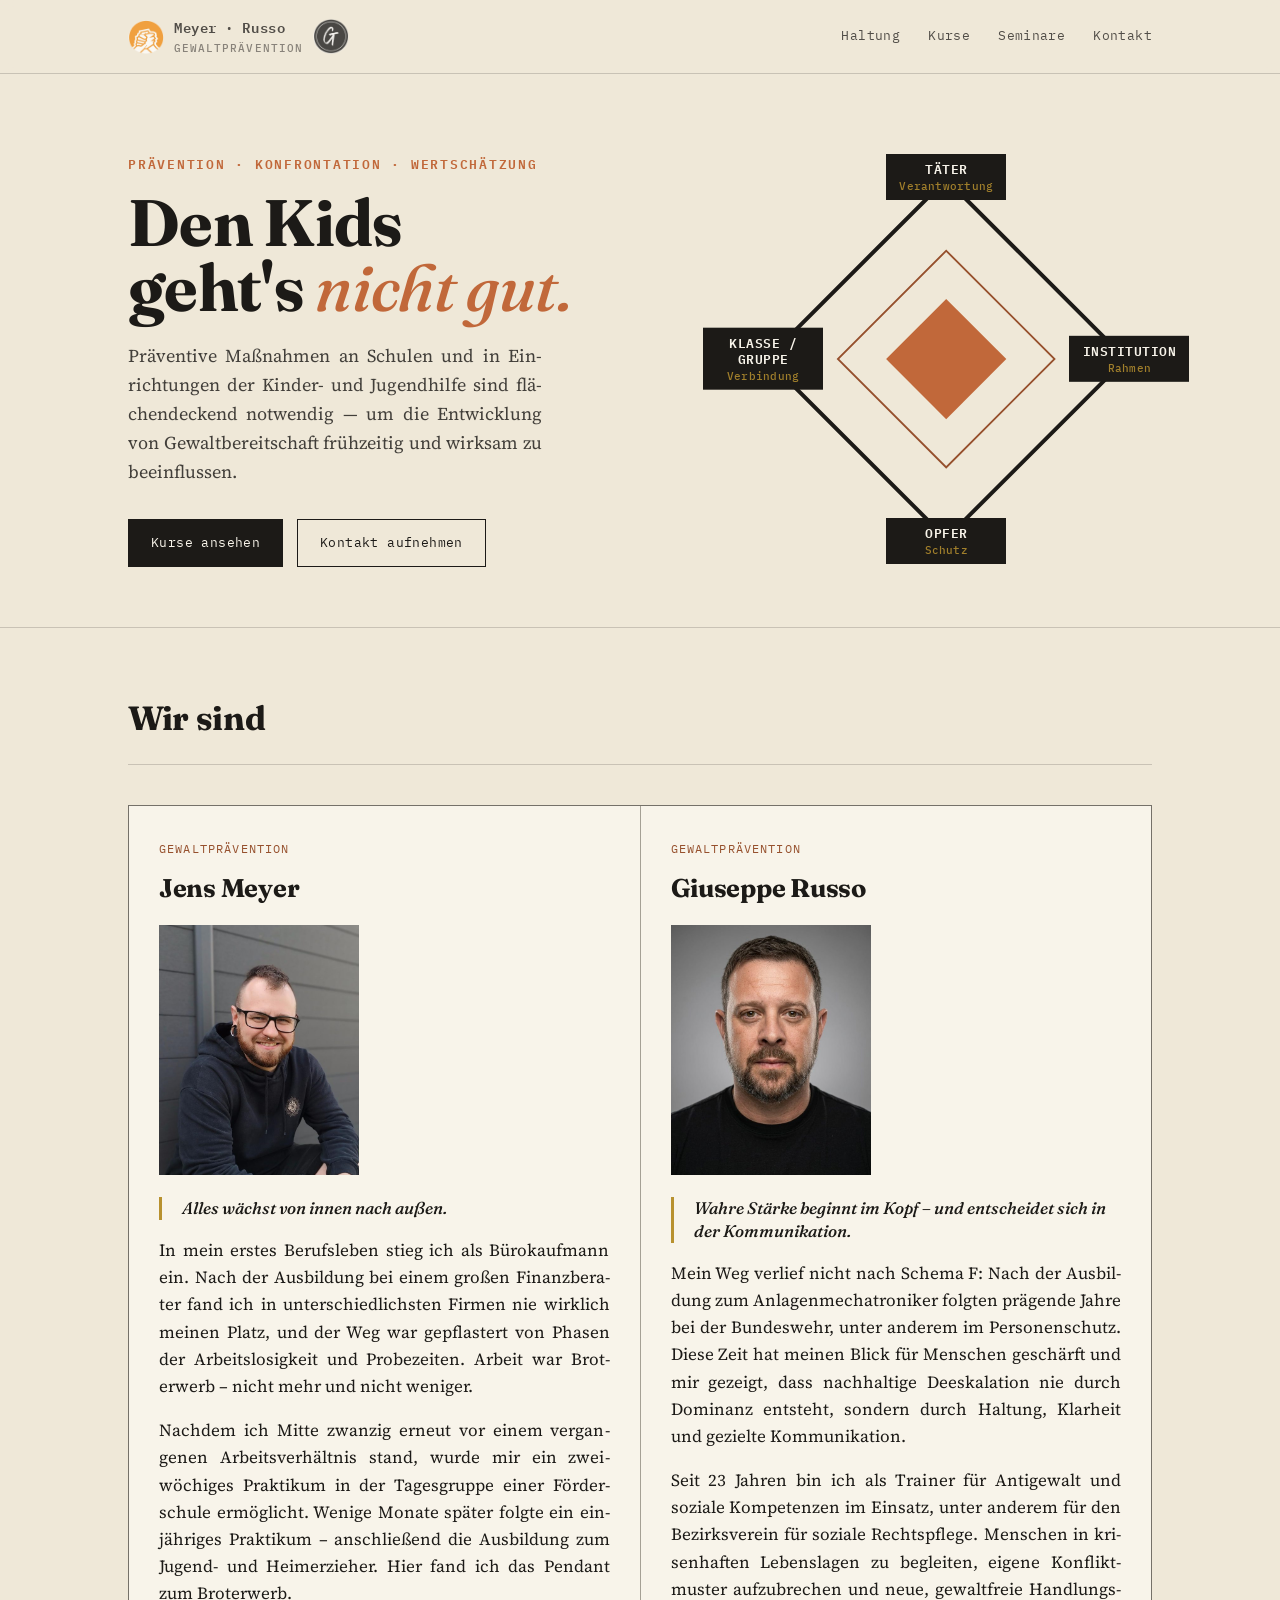
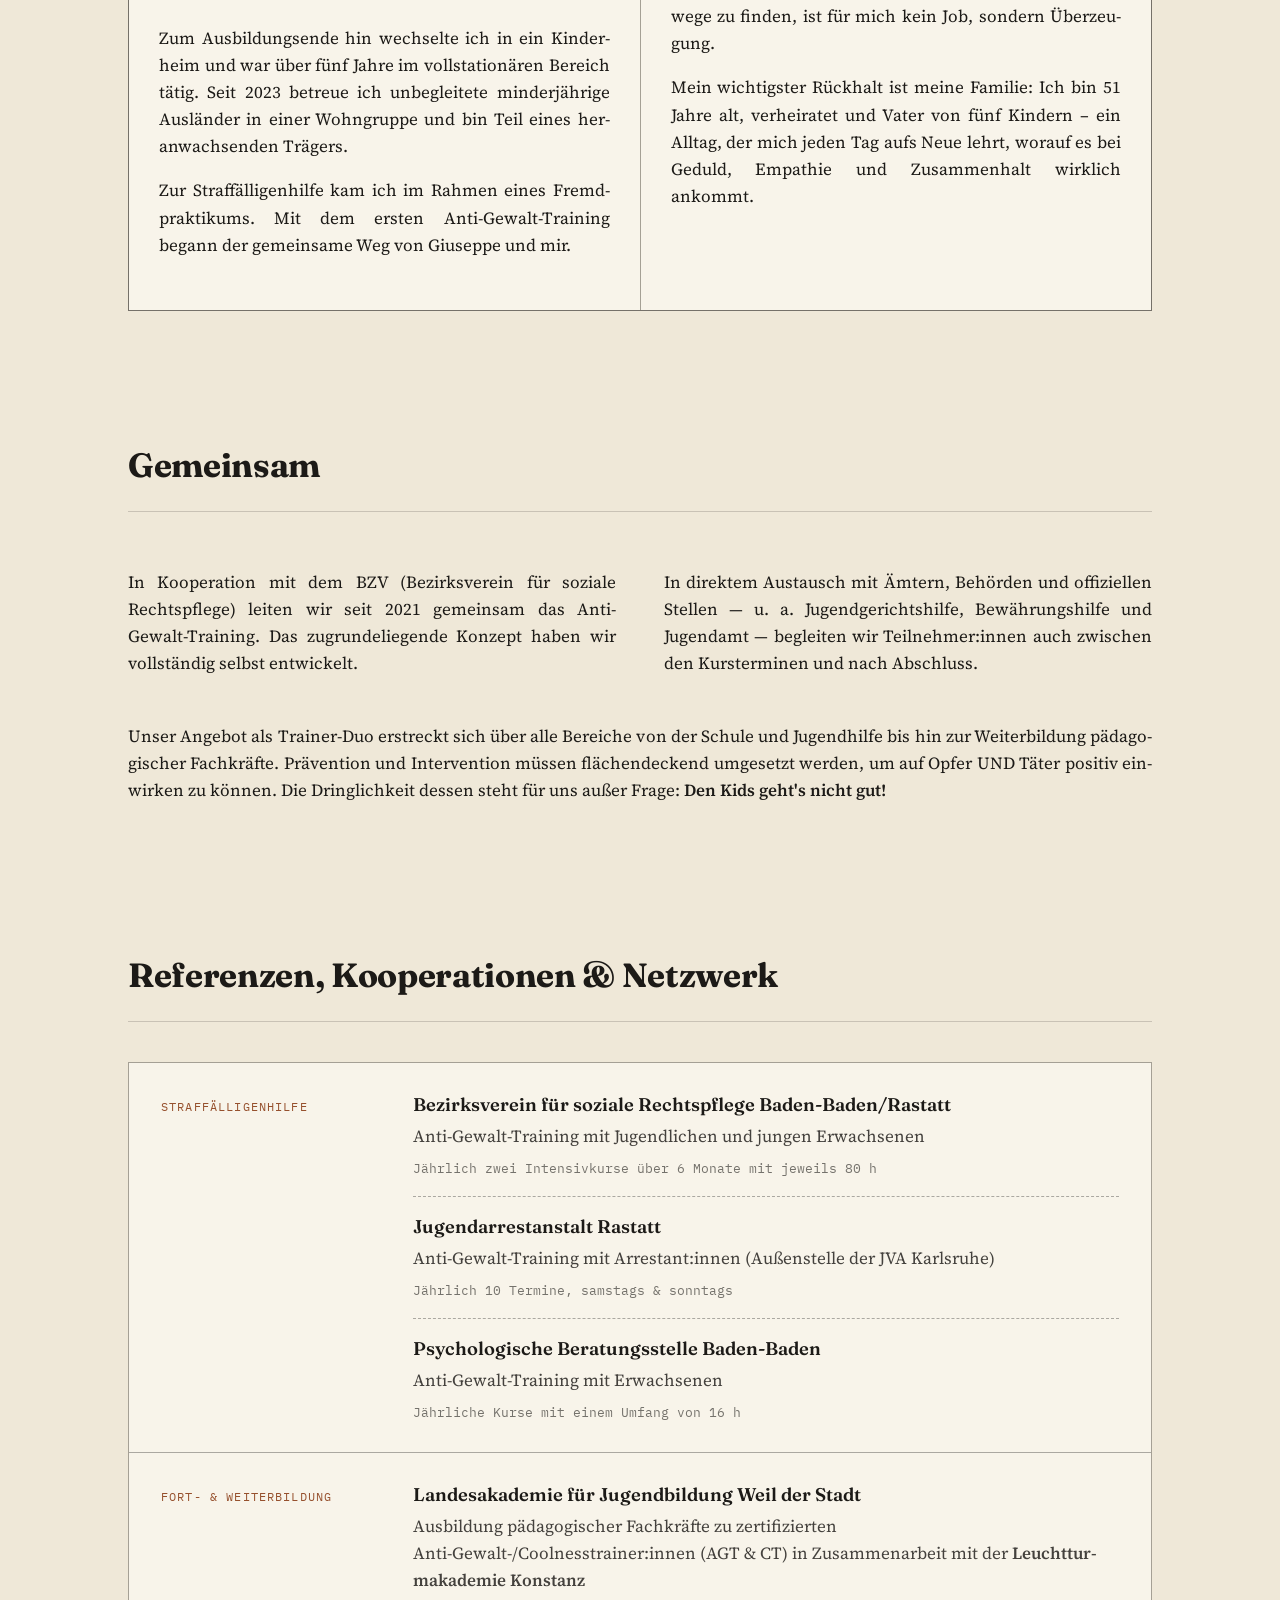
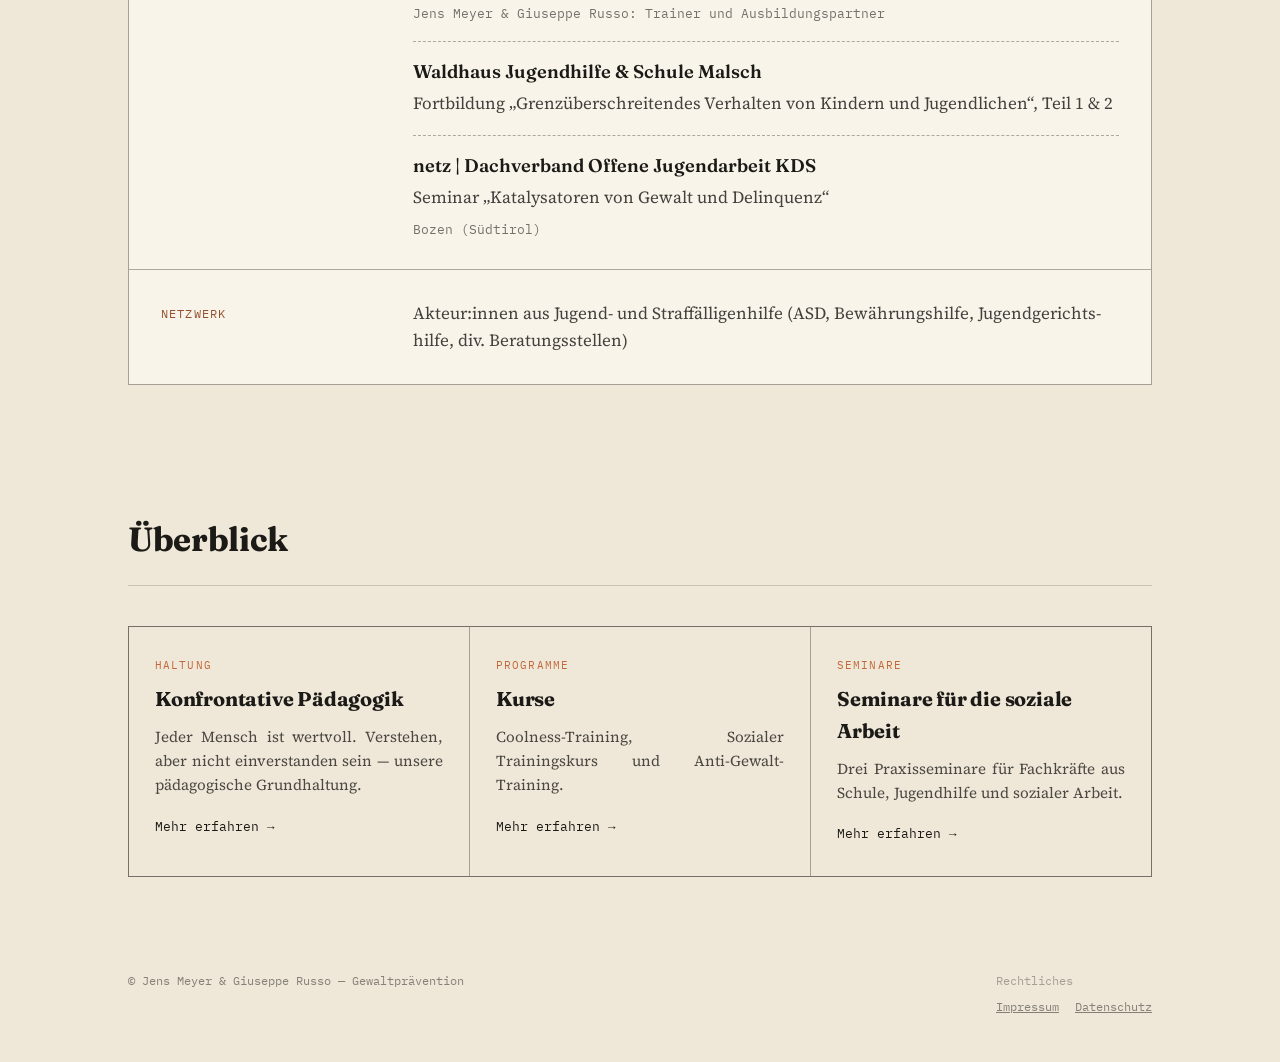
==== commit b846be08: "Webseite meru-gp.de Co-Authored-By: Claude Sonnet 5.5 <noreply@anthropic.com> Claude-Session: https:" ====
--- a/index.html
+++ b/index.html
@@ -634,13 +634,18 @@
             <h4>Wald­haus Jugend­hilfe &amp; Schule Malsch</h4>
             <p>Fort­bil­dung „Grenz­über­schrei­ten­des Ver­hal­ten von Kindern und Jugend­lichen“, Teil 1 &amp; 2</p>
           </li>
+                  <li>
+            <h4>netz&nbsp;| Dach­ver­band Offene Jugend­arbeit KDS</h4>
+            <p>Seminar „Katalysa­toren von Gewalt und Delin­quenz“</p>
+            <span class="ref-detail">Bozen (Südtirol)</span>
+          </li>
         </ul>
       </div>
       <div class="ref-group">
         <h3 class="ref-label">Netzwerk</h3>
         <ul class="ref-list">
           <li>
-            <p>Akteure der Straf­fäl­ligen- und Jugend­hilfe: Jugend­gerichts­hilfe, Bewäh­rungs­hilfe, Jugend­amt</p>
+            <p>Akteur:innen aus Jugend- und Straf­fäl­ligen­hilfe (ASD, Bewäh­rungs­hilfe, Jugend­gerichts­hilfe, div. Bera­tungs­stel­len)</p>
           </li>
         </ul>
       </div>
